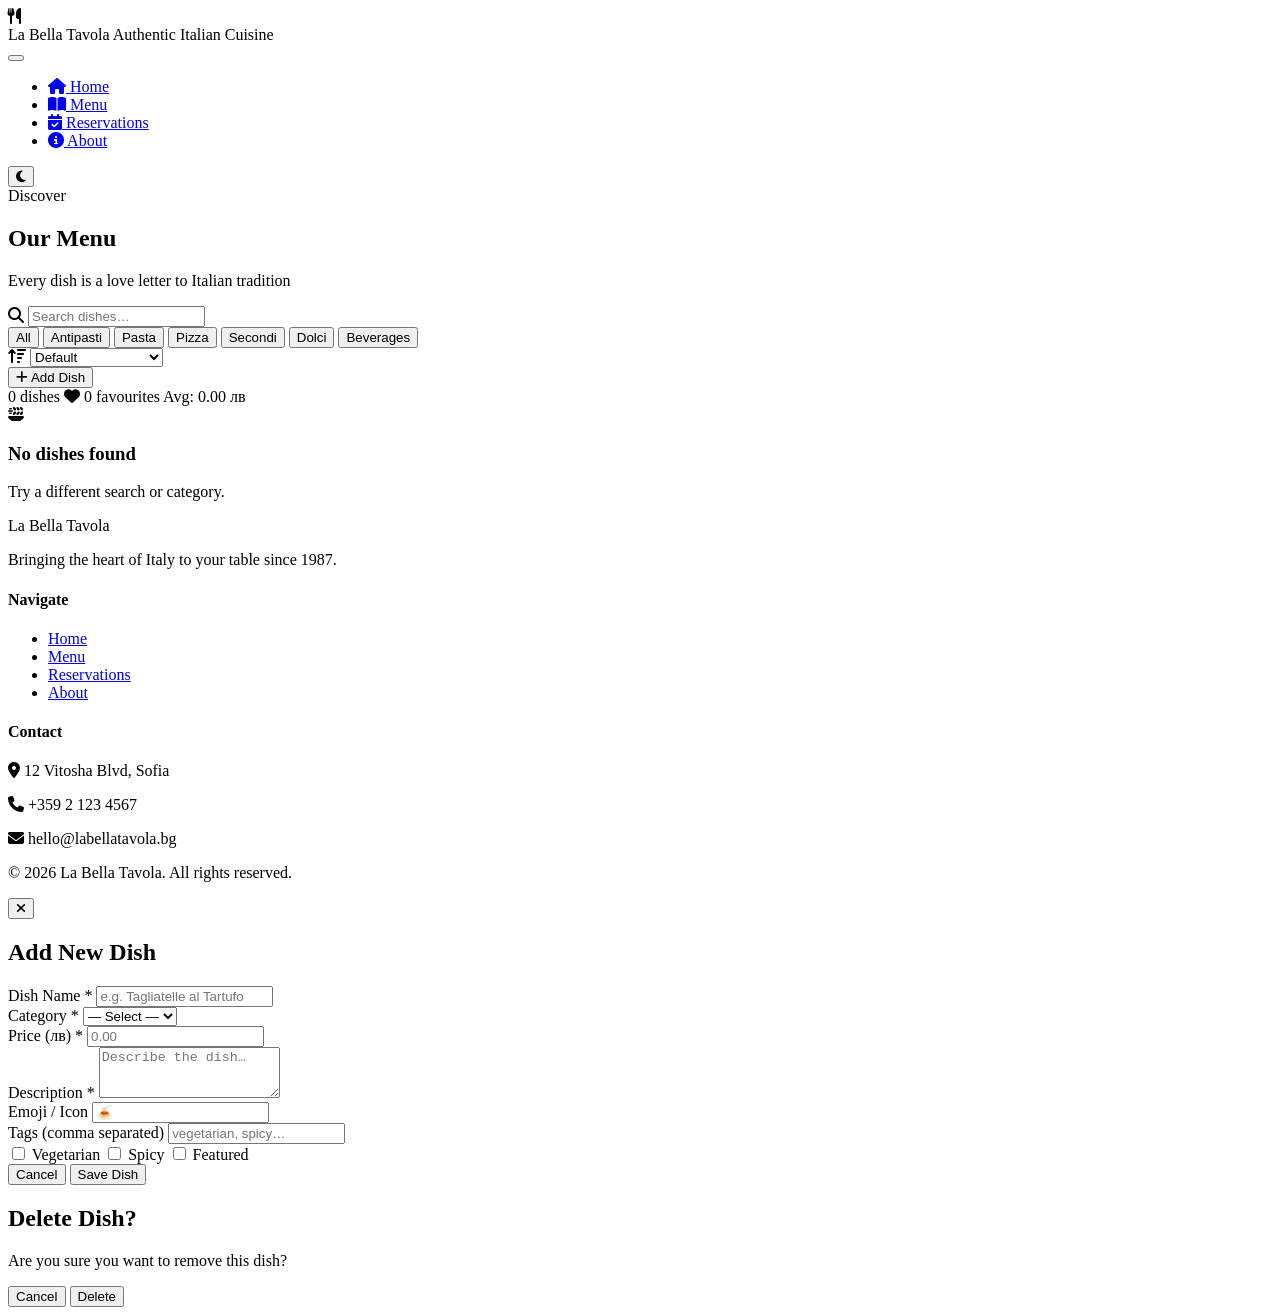
==== pages/menu.html @ 1a46f4d1 "Add pages/menu.html" ====
<!DOCTYPE html>
<html lang="bg">
<head>
  <meta charset="UTF-8" />
  <meta name="viewport" content="width=device-width, initial-scale=1.0" />
  <title>Menu – La Bella Tavola</title>
  <link rel="preconnect" href="https://fonts.googleapis.com" />
  <link rel="preconnect" href="https://fonts.gstatic.com" crossorigin />
  <link href="https://fonts.googleapis.com/css2?family=Playfair+Display:ital,wght@0,400;0,700;1,400&family=Lato:wght@300;400;700&display=swap" rel="stylesheet" />
  <link rel="stylesheet" href="https://cdnjs.cloudflare.com/ajax/libs/font-awesome/6.5.0/css/all.min.css" />
  <link rel="stylesheet" href="../css/style.css" />
</head>
<body>
  <header>
    <div class="header-inner">
      <div class="logo">
        <span class="logo-icon"><i class="fa-solid fa-utensils"></i></span>
        <div class="logo-text">
          <span class="logo-name">La Bella Tavola</span>
          <span class="logo-tagline">Authentic Italian Cuisine</span>
        </div>
      </div>
      <button class="hamburger" id="hamburger" aria-label="Toggle menu">
        <span></span><span></span><span></span>
      </button>
      <nav id="main-nav">
        <ul>
          <li><a href="../index.html"><i class="fa-solid fa-house"></i> Home</a></li>
          <li><a href="menu.html" class="active"><i class="fa-solid fa-book-open"></i> Menu</a></li>
          <li><a href="reservations.html"><i class="fa-solid fa-calendar-check"></i> Reservations</a></li>
          <li><a href="about.html"><i class="fa-solid fa-circle-info"></i> About</a></li>
        </ul>
      </nav>
      <button class="theme-toggle" id="themeToggle" aria-label="Toggle dark mode">
        <i class="fa-solid fa-moon"></i>
      </button>
    </div>
  </header>

  <main>
    <section class="page-hero">
      <div class="page-hero-content">
        <span class="section-label">Discover</span>
        <h1>Our Menu</h1>
        <p>Every dish is a love letter to Italian tradition</p>
      </div>
    </section>

    <section class="menu-section">
      <div class="container">
        <div class="menu-toolbar">
          <div class="search-wrap">
            <i class="fa-solid fa-magnifying-glass"></i>
            <input type="text" id="searchInput" placeholder="Search dishes…" aria-label="Search dishes" />
            <button id="clearSearch" class="clear-btn" hidden><i class="fa-solid fa-xmark"></i></button>
          </div>
          <div class="filter-wrap">
            <button class="filter-btn active" data-cat="all">All</button>
            <button class="filter-btn" data-cat="antipasti">Antipasti</button>
            <button class="filter-btn" data-cat="pasta">Pasta</button>
            <button class="filter-btn" data-cat="pizza">Pizza</button>
            <button class="filter-btn" data-cat="secondi">Secondi</button>
            <button class="filter-btn" data-cat="dolci">Dolci</button>
            <button class="filter-btn" data-cat="beverages">Beverages</button>
          </div>
          <div class="sort-wrap">
            <label for="sortSelect"><i class="fa-solid fa-arrow-up-wide-short"></i></label>
            <select id="sortSelect">
              <option value="default">Default</option>
              <option value="price-asc">Price: Low → High</option>
              <option value="price-desc">Price: High → Low</option>
              <option value="name-asc">Name A→Z</option>
              <option value="rating-desc">Top Rated</option>
            </select>
          </div>
          <button class="btn btn-primary btn-sm" id="openAddModal">
            <i class="fa-solid fa-plus"></i> Add Dish
          </button>
        </div>

        <div class="stats-bar">
          <span id="dishCount">0 dishes</span>
          <span id="favCount"><i class="fa-solid fa-heart"></i> 0 favourites</span>
          <span id="avgPrice">Avg: 0.00 лв</span>
        </div>

        <div class="menu-grid" id="menuGrid"></div>

        <div class="empty-state hidden" id="emptyState">
          <i class="fa-solid fa-plate-wheat"></i>
          <h3>No dishes found</h3>
          <p>Try a different search or category.</p>
        </div>
      </div>
    </section>
  </main>

  <footer>
    <div class="container footer-inner">
      <div class="footer-brand">
        <span class="logo-name">La Bella Tavola</span>
        <p>Bringing the heart of Italy to your table since 1987.</p>
      </div>
      <div class="footer-links">
        <h4>Navigate</h4>
        <ul>
          <li><a href="../index.html">Home</a></li>
          <li><a href="menu.html">Menu</a></li>
          <li><a href="reservations.html">Reservations</a></li>
          <li><a href="about.html">About</a></li>
        </ul>
      </div>
      <div class="footer-contact">
        <h4>Contact</h4>
        <p><i class="fa-solid fa-location-dot"></i> 12 Vitosha Blvd, Sofia</p>
        <p><i class="fa-solid fa-phone"></i> +359 2 123 4567</p>
        <p><i class="fa-solid fa-envelope"></i> hello@labellatavola.bg</p>
      </div>
    </div>
    <div class="footer-bottom">
      <p>© 2026 La Bella Tavola. All rights reserved.</p>
    </div>
  </footer>

  <div class="modal-overlay hidden" id="dishModal">
    <div class="modal" role="dialog" aria-modal="true" aria-labelledby="modalTitle">
      <button class="modal-close" id="closeModal"><i class="fa-solid fa-xmark"></i></button>
      <h2 id="modalTitle">Add New Dish</h2>
      <div class="form-group">
        <label for="dishName">Dish Name *</label>
        <input type="text" id="dishName" placeholder="e.g. Tagliatelle al Tartufo" />
        <span class="field-error" id="nameError"></span>
      </div>
      <div class="form-row">
        <div class="form-group">
          <label for="dishCategory">Category *</label>
          <select id="dishCategory">
            <option value="">— Select —</option>
            <option value="antipasti">Antipasti</option>
            <option value="pasta">Pasta</option>
            <option value="pizza">Pizza</option>
            <option value="secondi">Secondi</option>
            <option value="dolci">Dolci</option>
            <option value="beverages">Beverages</option>
          </select>
          <span class="field-error" id="catError"></span>
        </div>
        <div class="form-group">
          <label for="dishPrice">Price (лв) *</label>
          <input type="number" id="dishPrice" placeholder="0.00" min="0" step="0.01" />
          <span class="field-error" id="priceError"></span>
        </div>
      </div>
      <div class="form-group">
        <label for="dishDesc">Description *</label>
        <textarea id="dishDesc" rows="3" placeholder="Describe the dish…"></textarea>
        <span class="field-error" id="descError"></span>
      </div>
      <div class="form-row">
        <div class="form-group">
          <label for="dishEmoji">Emoji / Icon</label>
          <input type="text" id="dishEmoji" placeholder="🍝" maxlength="4" />
        </div>
        <div class="form-group">
          <label for="dishTags">Tags (comma separated)</label>
          <input type="text" id="dishTags" placeholder="vegetarian, spicy…" />
        </div>
      </div>
      <div class="form-check">
        <input type="checkbox" id="dishVeg" />
        <label for="dishVeg">Vegetarian</label>
        <input type="checkbox" id="dishSpicy" />
        <label for="dishSpicy">Spicy</label>
        <input type="checkbox" id="dishFeatured" />
        <label for="dishFeatured">Featured</label>
      </div>
      <div class="modal-actions">
        <button class="btn btn-outline" id="cancelModal">Cancel</button>
        <button class="btn btn-primary" id="saveDish">Save Dish</button>
      </div>
    </div>
  </div>

  <div class="modal-overlay hidden" id="deleteModal">
    <div class="modal modal-sm" role="dialog" aria-modal="true">
      <h2>Delete Dish?</h2>
      <p id="deleteMsg">Are you sure you want to remove this dish?</p>
      <div class="modal-actions">
        <button class="btn btn-outline" id="cancelDelete">Cancel</button>
        <button class="btn btn-danger" id="confirmDelete">Delete</button>
      </div>
    </div>
  </div>

  <div id="toast" class="toast hidden"></div>
  <script src="../js/data.js"></script>
  <script src="../js/menu.js"></script>
  <script src="../js/script.js"></script>
</body>
</html>
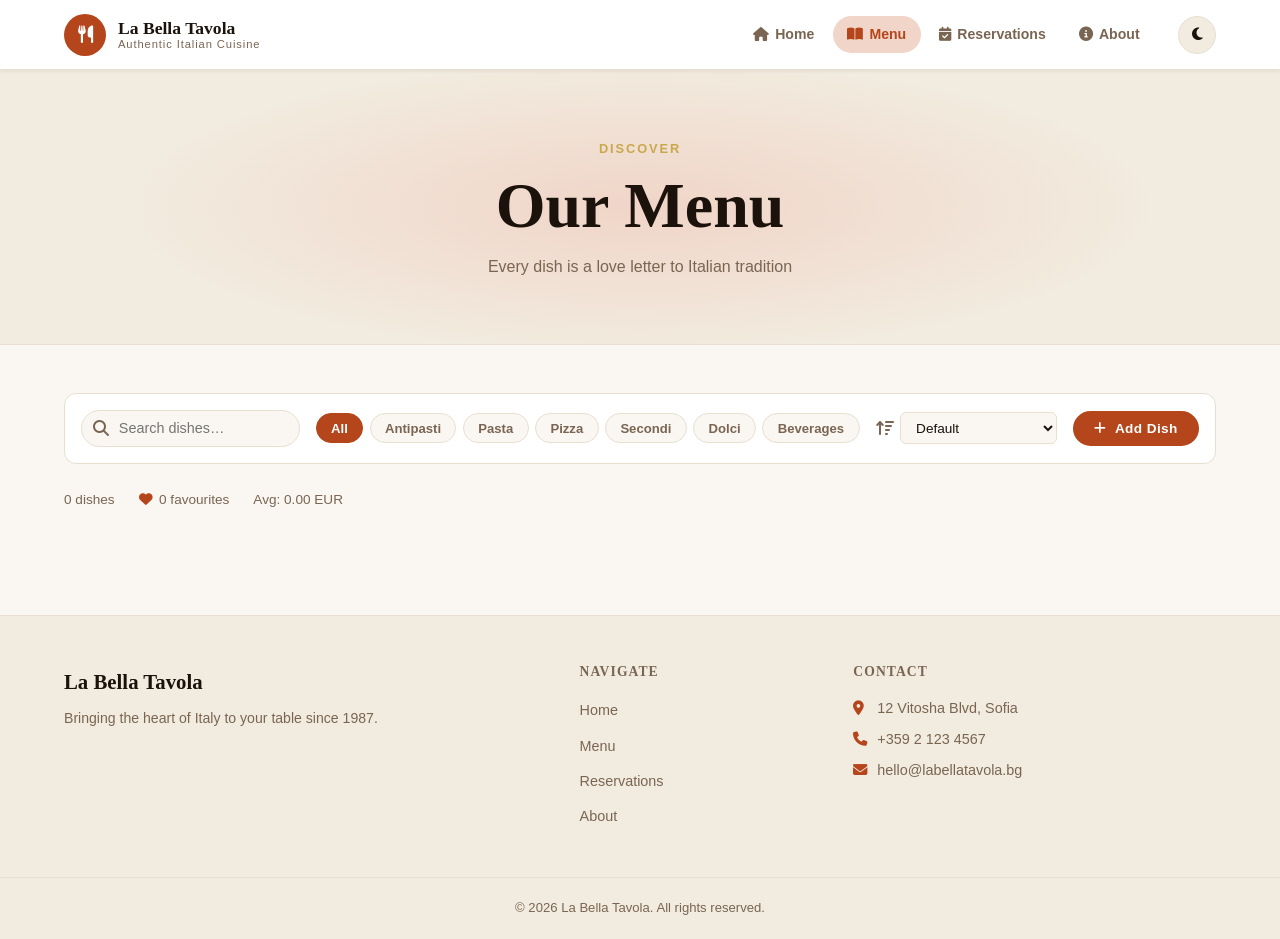
==== commit 19974995: "Add style to the site" ====
--- a/pages/menu.html
+++ b/pages/menu.html
@@ -81,7 +81,7 @@
         <div class="stats-bar">
           <span id="dishCount">0 dishes</span>
           <span id="favCount"><i class="fa-solid fa-heart"></i> 0 favourites</span>
-          <span id="avgPrice">Avg: 0.00 лв</span>
+          <span id="avgPrice">Avg: 0.00 EUR</span>
         </div>
 
         <div class="menu-grid" id="menuGrid"></div>
@@ -146,7 +146,7 @@
           <span class="field-error" id="catError"></span>
         </div>
         <div class="form-group">
-          <label for="dishPrice">Price (лв) *</label>
+          <label for="dishPrice">Price (EUR) *</label>
           <input type="number" id="dishPrice" placeholder="0.00" min="0" step="0.01" />
           <span class="field-error" id="priceError"></span>
         </div>
--- a/css/style.css
+++ b/css/style.css
@@ -0,0 +1,828 @@
+*, *::before, *::after { box-sizing: border-box; margin: 0; padding: 0; }
+img { max-width: 100%; display: block; }
+a { text-decoration: none; color: inherit; }
+ul { list-style: none; }
+button { cursor: pointer; font-family: inherit; }
+input, select, textarea, button { font-family: inherit; }
+textarea { resize: vertical; }
+
+:root {
+  --clr-bg: #faf7f2;
+  --clr-bg2: #f2ece0;
+  --clr-surface: #ffffff;
+  --clr-border: #e8dfd0;
+  --clr-text: #1a120b;
+  --clr-text-muted: #7a6552;
+  --clr-accent: #b5451b;
+  --clr-accent-light: #f0d5c8;
+  --clr-accent-dark: #8a3214;
+  --clr-gold: #c9a84c;
+  --clr-gold-light: #f5edda;
+  --clr-success: #2e7d32;
+  --clr-error: #c62828;
+  --clr-danger: #c62828;
+  --shadow-sm: 0 1px 4px rgba(26,18,11,.08);
+  --shadow-md: 0 4px 20px rgba(26,18,11,.12);
+  --shadow-lg: 0 12px 40px rgba(26,18,11,.18);
+  --radius: 12px;
+  --radius-sm: 6px;
+  --transition: 0.25s ease;
+  --font-display: 'Playfair Display', Georgia, serif;
+  --font-body: 'Lato', sans-serif;
+  --header-h: 70px;
+}
+
+body.dark {
+  --clr-bg: #130e08;
+  --clr-bg2: #1c1510;
+  --clr-surface: #221a12;
+  --clr-border: #3a2e22;
+  --clr-text: #f5ede0;
+  --clr-text-muted: #a08060;
+  --clr-accent: #e06040;
+  --clr-accent-light: #3a1c10;
+  --clr-accent-dark: #ff8060;
+  --clr-gold-light: #2a2010;
+  --shadow-sm: 0 1px 4px rgba(0,0,0,.3);
+  --shadow-md: 0 4px 20px rgba(0,0,0,.4);
+  --shadow-lg: 0 12px 40px rgba(0,0,0,.6);
+}
+
+html { scroll-behavior: smooth; }
+body {
+  background: var(--clr-bg);
+  color: var(--clr-text);
+  font-family: var(--font-body);
+  font-weight: 400;
+  line-height: 1.7;
+  min-height: 100vh;
+  display: flex;
+  flex-direction: column;
+  transition: background var(--transition), color var(--transition);
+}
+main { flex: 1; }
+
+.container { max-width: 1200px; margin: 0 auto; padding: 0 1.5rem; }
+
+h1,h2,h3,h4 { font-family: var(--font-display); line-height: 1.2; }
+h1 { font-size: clamp(2.2rem, 5vw, 4rem); }
+h2 { font-size: clamp(1.6rem, 3vw, 2.4rem); }
+h3 { font-size: 1.25rem; }
+em { font-style: italic; color: var(--clr-accent); }
+
+.btn {
+  display: inline-flex;
+  align-items: center;
+  gap: .5rem;
+  padding: .75rem 1.75rem;
+  border-radius: 50px;
+  font-size: .95rem;
+  font-weight: 700;
+  letter-spacing: .03em;
+  border: 2px solid transparent;
+  transition: all var(--transition);
+  white-space: nowrap;
+}
+.btn-primary {
+  background: var(--clr-accent);
+  color: #fff;
+  border-color: var(--clr-accent);
+}
+.btn-primary:hover { background: var(--clr-accent-dark); border-color: var(--clr-accent-dark); transform: translateY(-2px); box-shadow: var(--shadow-md); }
+.btn-outline {
+  background: transparent;
+  color: var(--clr-text);
+  border-color: var(--clr-text);
+}
+.btn-outline:hover { background: var(--clr-text); color: var(--clr-bg); transform: translateY(-2px); }
+.btn-danger { background: var(--clr-danger); color: #fff; border-color: var(--clr-danger); }
+.btn-danger:hover { background: #a01e1e; }
+.btn-sm { padding: .5rem 1.2rem; font-size: .85rem; }
+.btn-full { width: 100%; justify-content: center; }
+
+.section-header { text-align: center; margin-bottom: 3rem; }
+.section-label {
+  display: inline-block;
+  font-size: .8rem;
+  font-weight: 700;
+  letter-spacing: .15em;
+  text-transform: uppercase;
+  color: var(--clr-gold);
+  margin-bottom: .5rem;
+}
+.section-footer { text-align: center; margin-top: 3rem; }
+
+header {
+  position: sticky;
+  top: 0;
+  z-index: 100;
+  background: var(--clr-surface);
+  border-bottom: 1px solid var(--clr-border);
+  box-shadow: var(--shadow-sm);
+  height: var(--header-h);
+  transition: background var(--transition);
+}
+.header-inner {
+  max-width: 1200px;
+  margin: 0 auto;
+  padding: 0 1.5rem;
+  height: 100%;
+  display: flex;
+  align-items: center;
+  gap: 1.5rem;
+}
+.logo { display: flex; align-items: center; gap: .75rem; }
+.logo-icon {
+  width: 42px; height: 42px;
+  background: var(--clr-accent);
+  color: #fff;
+  border-radius: 50%;
+  display: grid;
+  place-items: center;
+  font-size: 1.1rem;
+  flex-shrink: 0;
+}
+.logo-text { display: flex; flex-direction: column; line-height: 1.1; }
+.logo-name { font-family: var(--font-display); font-size: 1.1rem; font-weight: 700; }
+.logo-tagline { font-size: .7rem; color: var(--clr-text-muted); letter-spacing: .08em; }
+#main-nav { margin-left: auto; }
+#main-nav ul { display: flex; gap: .25rem; align-items: center; }
+#main-nav a {
+  display: flex;
+  align-items: center;
+  gap: .4rem;
+  padding: .4rem .9rem;
+  border-radius: 50px;
+  font-size: .88rem;
+  font-weight: 700;
+  color: var(--clr-text-muted);
+  transition: all var(--transition);
+}
+#main-nav a:hover { color: var(--clr-accent); background: var(--clr-accent-light); }
+#main-nav a.active { color: var(--clr-accent); background: var(--clr-accent-light); }
+
+.theme-toggle {
+  width: 38px; height: 38px;
+  border-radius: 50%;
+  background: var(--clr-bg2);
+  border: 1px solid var(--clr-border);
+  color: var(--clr-text);
+  display: grid;
+  place-items: center;
+  font-size: .9rem;
+  transition: all var(--transition);
+  flex-shrink: 0;
+}
+.theme-toggle:hover { background: var(--clr-accent); color: #fff; }
+
+.hamburger {
+  display: none;
+  flex-direction: column;
+  gap: 5px;
+  background: none;
+  border: none;
+  padding: .25rem;
+  margin-left: auto;
+}
+.hamburger span {
+  display: block; width: 24px; height: 2px;
+  background: var(--clr-text);
+  border-radius: 2px;
+  transition: all var(--transition);
+}
+.hamburger.open span:nth-child(1) { transform: rotate(45deg) translate(5px,5px); }
+.hamburger.open span:nth-child(2) { opacity: 0; }
+.hamburger.open span:nth-child(3) { transform: rotate(-45deg) translate(5px,-5px); }
+
+.hero {
+  position: relative;
+  min-height: calc(100vh - var(--header-h));
+  display: flex;
+  align-items: center;
+  justify-content: center;
+  overflow: hidden;
+  background: var(--clr-bg);
+}
+.hero-bg {
+  position: absolute;
+  inset: 0;
+  background:
+    radial-gradient(ellipse 70% 60% at 80% 50%, var(--clr-accent-light) 0%, transparent 70%),
+    radial-gradient(ellipse 40% 40% at 10% 80%, var(--clr-gold-light) 0%, transparent 60%);
+}
+.hero-content {
+  position: relative;
+  z-index: 1;
+  text-align: center;
+  max-width: 700px;
+  padding: 2rem 1.5rem;
+  animation: fadeUp .9s ease both;
+}
+.hero-sub {
+  font-size: .8rem;
+  font-weight: 700;
+  letter-spacing: .2em;
+  text-transform: uppercase;
+  color: var(--clr-gold);
+  margin-bottom: 1rem;
+}
+.hero-content h1 { margin-bottom: 1.2rem; }
+.hero-desc {
+  font-size: 1.1rem;
+  color: var(--clr-text-muted);
+  max-width: 520px;
+  margin: 0 auto 2rem;
+}
+.hero-btns { display: flex; gap: 1rem; justify-content: center; flex-wrap: wrap; }
+.hero-scroll-hint {
+  position: absolute;
+  bottom: 2rem;
+  left: 50%;
+  transform: translateX(-50%);
+  display: flex;
+  flex-direction: column;
+  align-items: center;
+  gap: .3rem;
+  font-size: .7rem;
+  letter-spacing: .1em;
+  color: var(--clr-text-muted);
+  animation: bounce 2s infinite;
+}
+
+.features { padding: 5rem 0; background: var(--clr-bg2); }
+.features-grid {
+  display: grid;
+  grid-template-columns: repeat(auto-fit, minmax(220px, 1fr));
+  gap: 1.5rem;
+}
+.feature-card {
+  background: var(--clr-surface);
+  border: 1px solid var(--clr-border);
+  border-radius: var(--radius);
+  padding: 2rem;
+  text-align: center;
+  transition: transform var(--transition), box-shadow var(--transition);
+}
+.feature-card:hover { transform: translateY(-4px); box-shadow: var(--shadow-md); }
+.feature-icon {
+  width: 56px; height: 56px;
+  margin: 0 auto 1rem;
+  background: var(--clr-accent-light);
+  border-radius: 50%;
+  display: grid;
+  place-items: center;
+  font-size: 1.4rem;
+  color: var(--clr-accent);
+}
+.feature-card h3 { margin-bottom: .5rem; }
+.feature-card p { color: var(--clr-text-muted); font-size: .93rem; }
+
+.featured-section { padding: 5rem 0; }
+.dishes-grid {
+  display: grid;
+  grid-template-columns: repeat(auto-fill, minmax(280px, 1fr));
+  gap: 1.5rem;
+}
+
+.dish-card {
+  background: var(--clr-surface);
+  border: 1px solid var(--clr-border);
+  border-radius: var(--radius);
+  overflow: hidden;
+  transition: transform var(--transition), box-shadow var(--transition);
+  position: relative;
+  display: flex;
+  flex-direction: column;
+}
+.dish-card:hover { transform: translateY(-4px); box-shadow: var(--shadow-md); }
+.dish-card-top {
+  background: var(--clr-bg2);
+  height: 120px;
+  display: flex;
+  align-items: center;
+  justify-content: center;
+  font-size: 3.5rem;
+  position: relative;
+}
+.dish-badges {
+  position: absolute;
+  top: .5rem;
+  left: .5rem;
+  display: flex;
+  gap: .3rem;
+  flex-wrap: wrap;
+}
+.badge-tag {
+  font-size: .65rem;
+  font-weight: 700;
+  letter-spacing: .05em;
+  padding: .2rem .5rem;
+  border-radius: 50px;
+  background: var(--clr-accent-light);
+  color: var(--clr-accent);
+}
+.badge-tag.veg { background: #e8f5e9; color: #2e7d32; }
+.badge-tag.spicy { background: #fff3e0; color: #e65100; }
+.dish-fav-btn {
+  position: absolute;
+  top: .5rem;
+  right: .5rem;
+  width: 32px; height: 32px;
+  border-radius: 50%;
+  background: var(--clr-surface);
+  border: 1px solid var(--clr-border);
+  color: var(--clr-text-muted);
+  display: grid;
+  place-items: center;
+  font-size: .85rem;
+  transition: all var(--transition);
+}
+.dish-fav-btn:hover, .dish-fav-btn.active { color: #e53935; border-color: #e53935; }
+.dish-fav-btn.active { background: #ffebee; }
+
+.dish-card-body { padding: 1.2rem; flex: 1; display: flex; flex-direction: column; }
+.dish-cat {
+  font-size: .72rem;
+  font-weight: 700;
+  letter-spacing: .12em;
+  text-transform: uppercase;
+  color: var(--clr-gold);
+  margin-bottom: .3rem;
+}
+.dish-card-body h3 { font-size: 1.1rem; margin-bottom: .4rem; }
+.dish-card-body p { color: var(--clr-text-muted); font-size: .87rem; flex: 1; }
+.dish-card-footer {
+  display: flex;
+  align-items: center;
+  justify-content: space-between;
+  padding: .8rem 1.2rem;
+  border-top: 1px solid var(--clr-border);
+}
+.dish-price { font-family: var(--font-display); font-size: 1.2rem; font-weight: 700; color: var(--clr-accent); }
+.dish-actions { display: flex; gap: .4rem; }
+.dish-actions button {
+  width: 30px; height: 30px;
+  border-radius: 50%;
+  border: 1px solid var(--clr-border);
+  background: var(--clr-bg2);
+  color: var(--clr-text-muted);
+  display: grid;
+  place-items: center;
+  font-size: .8rem;
+  transition: all var(--transition);
+}
+.dish-actions button:hover { background: var(--clr-accent); color: #fff; border-color: var(--clr-accent); }
+.dish-actions button.del:hover { background: var(--clr-danger); border-color: var(--clr-danger); }
+
+.testimonials { padding: 5rem 0; background: var(--clr-bg2); }
+.testimonials-grid {
+  display: grid;
+  grid-template-columns: repeat(auto-fit, minmax(260px, 1fr));
+  gap: 1.5rem;
+}
+.testimonial-card {
+  background: var(--clr-surface);
+  border: 1px solid var(--clr-border);
+  border-radius: var(--radius);
+  padding: 1.8rem;
+}
+.testimonial-card .stars { color: var(--clr-gold); margin-bottom: .8rem; }
+.testimonial-card p { color: var(--clr-text-muted); font-style: italic; margin-bottom: 1rem; }
+.testimonial-card cite { font-size: .85rem; font-weight: 700; font-style: normal; }
+
+.page-hero {
+  background: var(--clr-bg2);
+  border-bottom: 1px solid var(--clr-border);
+  padding: 4rem 1.5rem;
+  text-align: center;
+  position: relative;
+  overflow: hidden;
+}
+.page-hero::before {
+  content: '';
+  position: absolute;
+  inset: 0;
+  background: radial-gradient(ellipse 60% 80% at 50% 50%, var(--clr-accent-light) 0%, transparent 70%);
+}
+.page-hero-content { position: relative; z-index: 1; }
+.page-hero p { color: var(--clr-text-muted); margin-top: .5rem; }
+
+.menu-section { padding: 3rem 0 5rem; }
+
+.menu-toolbar {
+  display: flex;
+  align-items: center;
+  gap: 1rem;
+  flex-wrap: wrap;
+  margin-bottom: 1.5rem;
+  padding: 1rem;
+  background: var(--clr-surface);
+  border: 1px solid var(--clr-border);
+  border-radius: var(--radius);
+}
+.search-wrap {
+  position: relative;
+  flex: 1;
+  min-width: 180px;
+}
+.search-wrap i { position: absolute; left: .75rem; top: 50%; transform: translateY(-50%); color: var(--clr-text-muted); }
+.search-wrap input {
+  width: 100%;
+  padding: .6rem .6rem .6rem 2.3rem;
+  border: 1px solid var(--clr-border);
+  border-radius: 50px;
+  background: var(--clr-bg);
+  color: var(--clr-text);
+  font-size: .9rem;
+  transition: border-color var(--transition);
+}
+.search-wrap input:focus { outline: none; border-color: var(--clr-accent); }
+.clear-btn {
+  position: absolute; right: .6rem; top: 50%; transform: translateY(-50%);
+  background: none; border: none; color: var(--clr-text-muted); font-size: .85rem;
+}
+.clear-btn:hover { color: var(--clr-accent); }
+
+.filter-wrap { display: flex; gap: .4rem; flex-wrap: wrap; }
+.filter-btn {
+  padding: .4rem .9rem;
+  border-radius: 50px;
+  border: 1px solid var(--clr-border);
+  background: var(--clr-bg);
+  color: var(--clr-text-muted);
+  font-size: .82rem;
+  font-weight: 700;
+  transition: all var(--transition);
+}
+.filter-btn:hover, .filter-btn.active {
+  background: var(--clr-accent);
+  color: #fff;
+  border-color: var(--clr-accent);
+}
+
+.sort-wrap {
+  display: flex;
+  align-items: center;
+  gap: .4rem;
+  color: var(--clr-text-muted);
+}
+.sort-wrap select {
+  padding: .4rem .7rem;
+  border: 1px solid var(--clr-border);
+  border-radius: var(--radius-sm);
+  background: var(--clr-bg);
+  color: var(--clr-text);
+  font-size: .85rem;
+}
+.sort-wrap select:focus { outline: none; border-color: var(--clr-accent); }
+
+.stats-bar {
+  display: flex;
+  gap: 1.5rem;
+  margin-bottom: 1.5rem;
+  font-size: .85rem;
+  color: var(--clr-text-muted);
+  flex-wrap: wrap;
+}
+.stats-bar span { display: flex; align-items: center; gap: .4rem; }
+.stats-bar i { color: var(--clr-accent); }
+
+.menu-grid {
+  display: grid;
+  grid-template-columns: repeat(auto-fill, minmax(280px, 1fr));
+  gap: 1.5rem;
+}
+
+.form-group { display: flex; flex-direction: column; gap: .3rem; }
+.form-group label { font-size: .85rem; font-weight: 700; color: var(--clr-text-muted); }
+.form-group input,
+.form-group select,
+.form-group textarea {
+  padding: .65rem .9rem;
+  border: 1px solid var(--clr-border);
+  border-radius: var(--radius-sm);
+  background: var(--clr-bg);
+  color: var(--clr-text);
+  font-size: .93rem;
+  transition: border-color var(--transition), box-shadow var(--transition);
+}
+.form-group input:focus,
+.form-group select:focus,
+.form-group textarea:focus {
+  outline: none;
+  border-color: var(--clr-accent);
+  box-shadow: 0 0 0 3px var(--clr-accent-light);
+}
+.form-group input.error, .form-group select.error, .form-group textarea.error {
+  border-color: var(--clr-error);
+}
+.field-error { font-size: .78rem; color: var(--clr-error); min-height: 1em; }
+.form-row { display: grid; grid-template-columns: 1fr 1fr; gap: 1rem; }
+.form-check { display: flex; align-items: center; gap: .75rem; flex-wrap: wrap; margin: .5rem 0; }
+.form-check label { font-size: .88rem; font-weight: 400; color: var(--clr-text); }
+.form-check input[type="checkbox"] { accent-color: var(--clr-accent); width: 16px; height: 16px; }
+
+.modal-overlay {
+  position: fixed;
+  inset: 0;
+  background: rgba(0,0,0,.5);
+  z-index: 200;
+  display: flex;
+  align-items: center;
+  justify-content: center;
+  padding: 1rem;
+  backdrop-filter: blur(4px);
+  animation: fadeIn .2s ease;
+}
+.modal-overlay.hidden { display: none; }
+.modal {
+  background: var(--clr-surface);
+  border-radius: var(--radius);
+  padding: 2rem;
+  width: 100%;
+  max-width: 560px;
+  max-height: 90vh;
+  overflow-y: auto;
+  position: relative;
+  box-shadow: var(--shadow-lg);
+  display: flex;
+  flex-direction: column;
+  gap: 1rem;
+  animation: slideUp .3s ease;
+}
+.modal-sm { max-width: 380px; }
+.modal h2 { font-size: 1.5rem; }
+.modal-close {
+  position: absolute;
+  top: 1rem; right: 1rem;
+  width: 32px; height: 32px;
+  border-radius: 50%;
+  background: var(--clr-bg2);
+  border: 1px solid var(--clr-border);
+  color: var(--clr-text);
+  display: grid;
+  place-items: center;
+  font-size: .9rem;
+  transition: all var(--transition);
+}
+.modal-close:hover { background: var(--clr-danger); color: #fff; border-color: var(--clr-danger); }
+.modal-actions { display: flex; gap: 1rem; justify-content: flex-end; margin-top: .5rem; }
+
+.empty-state {
+  text-align: center;
+  padding: 4rem 2rem;
+  color: var(--clr-text-muted);
+  grid-column: 1 / -1;
+}
+.empty-state i { font-size: 3rem; margin-bottom: 1rem; opacity: .4; }
+.empty-state h3 { margin-bottom: .5rem; }
+.empty-state p { font-size: .93rem; }
+.empty-state.hidden { display: none; }
+
+.toast {
+  position: fixed;
+  bottom: 2rem;
+  right: 2rem;
+  z-index: 500;
+  background: var(--clr-text);
+  color: var(--clr-bg);
+  padding: .85rem 1.4rem;
+  border-radius: 50px;
+  font-size: .9rem;
+  font-weight: 700;
+  box-shadow: var(--shadow-lg);
+  animation: slideInRight .3s ease;
+  max-width: 300px;
+}
+.toast.hidden { display: none; }
+.toast.success { background: var(--clr-success); color: #fff; }
+.toast.error { background: var(--clr-danger); color: #fff; }
+
+.reservations-section { padding: 3rem 0 5rem; }
+.res-grid {
+  display: grid;
+  grid-template-columns: 1fr 1fr;
+  gap: 2rem;
+  align-items: start;
+}
+.res-form-wrap {
+  background: var(--clr-surface);
+  border: 1px solid var(--clr-border);
+  border-radius: var(--radius);
+  padding: 2rem;
+  display: flex;
+  flex-direction: column;
+  gap: 1rem;
+}
+.res-form-wrap h2 { margin-bottom: .5rem; }
+#reservationForm { display: flex; flex-direction: column; gap: .9rem; }
+
+.res-list-wrap {
+  background: var(--clr-surface);
+  border: 1px solid var(--clr-border);
+  border-radius: var(--radius);
+  padding: 2rem;
+  display: flex;
+  flex-direction: column;
+  gap: 1rem;
+}
+.res-list-header { display: flex; align-items: center; gap: .75rem; }
+.badge {
+  background: var(--clr-accent);
+  color: #fff;
+  font-size: .75rem;
+  font-weight: 700;
+  padding: .15rem .5rem;
+  border-radius: 50px;
+}
+.res-list { display: flex; flex-direction: column; gap: .75rem; max-height: 500px; overflow-y: auto; }
+.res-card {
+  border: 1px solid var(--clr-border);
+  border-radius: var(--radius-sm);
+  padding: 1rem;
+  display: flex;
+  flex-direction: column;
+  gap: .3rem;
+  position: relative;
+  transition: box-shadow var(--transition);
+}
+.res-card:hover { box-shadow: var(--shadow-sm); }
+.res-card-name { font-weight: 700; display: flex; align-items: center; gap: .5rem; }
+.res-card-name i { color: var(--clr-gold); }
+.res-card-detail { font-size: .85rem; color: var(--clr-text-muted); display: flex; gap: 1rem; flex-wrap: wrap; }
+.res-card-detail span { display: flex; align-items: center; gap: .3rem; }
+.res-del-btn {
+  position: absolute;
+  top: .5rem; right: .5rem;
+  width: 26px; height: 26px;
+  border-radius: 50%;
+  border: 1px solid var(--clr-border);
+  background: var(--clr-bg2);
+  color: var(--clr-text-muted);
+  display: grid;
+  place-items: center;
+  font-size: .75rem;
+  transition: all var(--transition);
+}
+.res-del-btn:hover { background: var(--clr-danger); color: #fff; border-color: var(--clr-danger); }
+
+.info-section { padding: 0 0 5rem; }
+.info-grid {
+  display: grid;
+  grid-template-columns: repeat(auto-fit, minmax(200px, 1fr));
+  gap: 1.5rem;
+}
+.info-card {
+  background: var(--clr-surface);
+  border: 1px solid var(--clr-border);
+  border-radius: var(--radius);
+  padding: 1.8rem;
+  text-align: center;
+}
+.info-card i { font-size: 1.8rem; color: var(--clr-accent); margin-bottom: .75rem; }
+.info-card h3 { margin-bottom: .5rem; }
+.info-card p { color: var(--clr-text-muted); font-size: .9rem; }
+
+.about-section { padding: 5rem 0; }
+.about-grid {
+  display: grid;
+  grid-template-columns: 1fr 1fr;
+  gap: 3rem;
+  align-items: center;
+  margin-bottom: 4rem;
+}
+.about-text { display: flex; flex-direction: column; gap: 1rem; }
+.about-text h2 { margin-top: .5rem; }
+.about-text p { color: var(--clr-text-muted); }
+.about-visual { display: flex; justify-content: center; }
+.about-card-big {
+  background: var(--clr-accent-light);
+  border: 2px solid var(--clr-accent);
+  border-radius: var(--radius);
+  padding: 3rem;
+  text-align: center;
+  max-width: 300px;
+}
+.about-card-big .big-emoji { font-size: 4rem; display: block; margin-bottom: 1rem; }
+.about-card-big h3 { font-size: 2rem; margin-bottom: .5rem; }
+.about-card-big p { color: var(--clr-text-muted); }
+
+.stats-grid {
+  display: grid;
+  grid-template-columns: repeat(4, 1fr);
+  gap: 1.5rem;
+  background: var(--clr-bg2);
+  border: 1px solid var(--clr-border);
+  border-radius: var(--radius);
+  padding: 2rem;
+}
+.stat-item { text-align: center; }
+.stat-num { display: block; font-family: var(--font-display); font-size: 2.5rem; color: var(--clr-accent); }
+.stat-label { font-size: .85rem; color: var(--clr-text-muted); font-weight: 700; letter-spacing: .05em; text-transform: uppercase; }
+
+.team-grid {
+  display: grid;
+  grid-template-columns: repeat(auto-fit, minmax(240px, 1fr));
+  gap: 1.5rem;
+  margin-top: 2rem;
+}
+.team-card {
+  background: var(--clr-surface);
+  border: 1px solid var(--clr-border);
+  border-radius: var(--radius);
+  padding: 2rem;
+  text-align: center;
+  transition: transform var(--transition), box-shadow var(--transition);
+}
+.team-card:hover { transform: translateY(-4px); box-shadow: var(--shadow-md); }
+.team-avatar { font-size: 3rem; margin-bottom: .75rem; }
+.team-card h3 { margin-bottom: .25rem; }
+.team-role { color: var(--clr-accent); font-size: .85rem; font-weight: 700; margin-bottom: .75rem; }
+.team-card p { color: var(--clr-text-muted); font-size: .9rem; }
+
+footer {
+  background: var(--clr-bg2);
+  border-top: 1px solid var(--clr-border);
+  padding-top: 3rem;
+}
+.footer-inner {
+  display: grid;
+  grid-template-columns: 2fr 1fr 1.5fr;
+  gap: 2rem;
+  padding-bottom: 3rem;
+}
+.footer-brand .logo-name { font-family: var(--font-display); font-size: 1.3rem; display: block; margin-bottom: .5rem; }
+.footer-brand p { color: var(--clr-text-muted); font-size: .88rem; }
+.footer-links h4, .footer-contact h4 { margin-bottom: 1rem; font-size: .85rem; letter-spacing: .08em; text-transform: uppercase; color: var(--clr-text-muted); }
+.footer-links ul { display: flex; flex-direction: column; gap: .5rem; }
+.footer-links a { color: var(--clr-text-muted); font-size: .9rem; transition: color var(--transition); }
+.footer-links a:hover { color: var(--clr-accent); }
+.footer-contact p { color: var(--clr-text-muted); font-size: .9rem; display: flex; align-items: center; gap: .5rem; margin-bottom: .4rem; }
+.footer-contact i { color: var(--clr-accent); width: 16px; }
+.footer-bottom {
+  border-top: 1px solid var(--clr-border);
+  padding: 1.2rem;
+  text-align: center;
+  font-size: .82rem;
+  color: var(--clr-text-muted);
+}
+
+@keyframes fadeUp {
+  from { opacity: 0; transform: translateY(30px); }
+  to   { opacity: 1; transform: translateY(0); }
+}
+@keyframes fadeIn {
+  from { opacity: 0; }
+  to   { opacity: 1; }
+}
+@keyframes slideUp {
+  from { opacity: 0; transform: translateY(40px); }
+  to   { opacity: 1; transform: translateY(0); }
+}
+@keyframes slideInRight {
+  from { opacity: 0; transform: translateX(40px); }
+  to   { opacity: 1; transform: translateX(0); }
+}
+@keyframes bounce {
+  0%,100% { transform: translateX(-50%) translateY(0); }
+  50%      { transform: translateX(-50%) translateY(8px); }
+}
+
+@media (max-width: 900px) {
+  .res-grid { grid-template-columns: 1fr; }
+  .about-grid { grid-template-columns: 1fr; }
+  .stats-grid { grid-template-columns: repeat(2, 1fr); }
+  .footer-inner { grid-template-columns: 1fr 1fr; }
+  .footer-brand { grid-column: 1 / -1; }
+}
+
+@media (max-width: 768px) {
+  .hamburger { display: flex; }
+  #main-nav {
+    display: none;
+    position: absolute;
+    top: var(--header-h);
+    left: 0; right: 0;
+    background: var(--clr-surface);
+    border-bottom: 1px solid var(--clr-border);
+    padding: 1rem;
+    box-shadow: var(--shadow-md);
+    margin: 0;
+  }
+  #main-nav.open { display: block; }
+  #main-nav ul { flex-direction: column; gap: .25rem; }
+  #main-nav a { width: 100%; }
+  header { position: relative; }
+  .form-row { grid-template-columns: 1fr; }
+  .menu-toolbar { flex-direction: column; align-items: stretch; }
+  .filter-wrap { justify-content: flex-start; }
+  .modal-actions { flex-direction: column; }
+  .modal-actions .btn { width: 100%; justify-content: center; }
+}
+
+@media (max-width: 500px) {
+  .stats-grid { grid-template-columns: 1fr 1fr; }
+  .footer-inner { grid-template-columns: 1fr; }
+  .hero-btns { flex-direction: column; align-items: center; }
+  .toast { left: 1rem; right: 1rem; bottom: 1rem; max-width: none; }
+}
